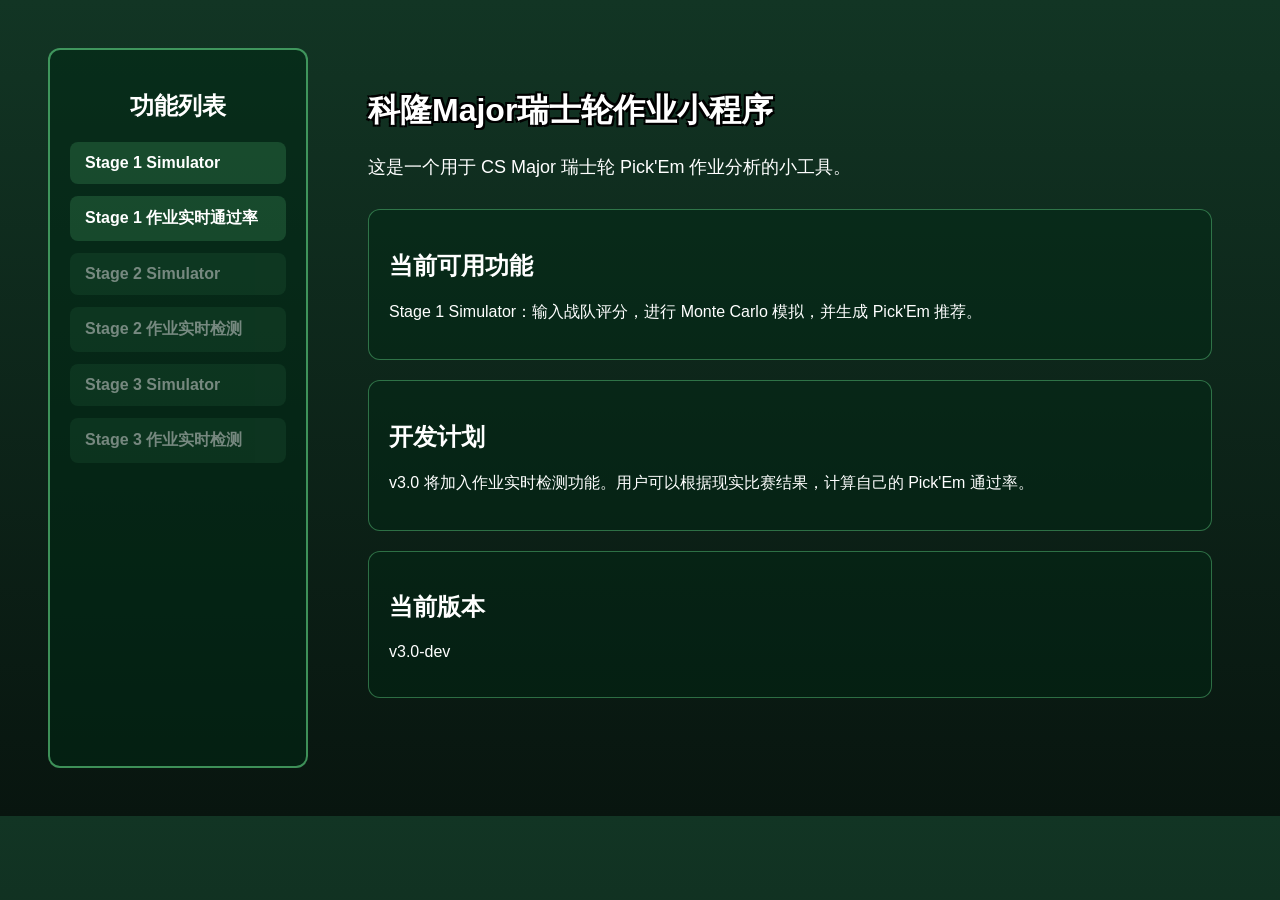
==== web/index.html @ d373490c "Release v3.0 stable project structure" ====
<!DOCTYPE html>
<html lang="zh">

<head>
    <!-- 网页基础设置 -->
    <meta charset="UTF-8">
    <meta name="viewport" content="width=device-width, initial-scale=1.0">
    <title>科隆Major作业模拟器</title>

    <!-- 连接统一样式文件 -->
    <link rel="stylesheet" href="css/style.css">
</head>

<body>

    <!-- 整个主页布局：左边导航，右边主页内容 -->
    <div class="homeLayout">

        <!-- 左侧导航栏 -->
        <nav class="sideNav">

            <h2>功能列表</h2>

            <!-- 已完成：跳转到 Stage 1 模拟器 -->
            <a href="simulator_stage1/simulator_stage1.html" class="navItem">
                Stage 1 Simulator
            </a>

            <!-- 已完成：用于实时计算 Stage 1 作业通过率 -->
            <a href="test_stage1/test_stage1.html" class="navItem">

                Stage 1 作业实时通过率

            </a>

            <!-- 开发中：以后用于 Stage 2 模拟 -->
            <div class="navItem disabledNav">
                Stage 2 Simulator
            </div>

            <!-- 开发中：以后继续扩展 -->
            <div class="navItem disabledNav">
                Stage 2 作业实时检测
            </div>

            <div class="navItem disabledNav">
                Stage 3 Simulator
            </div>

            <div class="navItem disabledNav">
                Stage 3 作业实时检测
            </div>

        </nav>

        <!-- 右侧主页内容 -->
        <main class="homeContent">

            <h1>科隆Major瑞士轮作业小程序</h1>

            <p class="homeIntro">
                这是一个用于 CS Major 瑞士轮 Pick'Em 作业分析的小工具。
            </p>

            <div class="homeCard">

                <h2>当前可用功能</h2>

                <p>
                    Stage 1 Simulator：输入战队评分，进行 Monte Carlo 模拟，并生成 Pick'Em 推荐。
                </p>

            </div>

            <div class="homeCard">

                <h2>开发计划</h2>

                <p>
                    v3.0 将加入作业实时检测功能。用户可以根据现实比赛结果，计算自己的 Pick'Em 通过率。
                </p>

            </div>

            <div class="homeCard">

                <h2>当前版本</h2>

                <p>
                    v3.0-dev
                </p>

            </div>

        </main>

    </div>

</body>

</html>
---- web/css/style.css ----
/* =========================
   整个网页的基础设置
   控制背景、字体、整体边距
========================= */

body {
    background: linear-gradient(to bottom, #123524, #08150f);
    color: white;

    font-family: Arial, sans-serif;

    text-align: center;

    padding: 40px;
}

/* =========================
   网页主标题样式
========================= */

h1 {
    color: white;

    text-shadow:
        -2px -2px 0 black,
         2px -2px 0 black,
        -2px  2px 0 black,
         2px  2px 0 black;
}

/* =========================
   页面主体布局
   左边输入区 + 右边队伍区
========================= */

.mainLayout {

    display: grid;

    grid-template-columns: 700px 280px;

    justify-content: flex-start;

    margin-left: 120px;

    align-items: start;

    gap: 60px;
}

/* 左侧输入区域 */

.leftPanel {
    width: 650px;
}

/* 右侧队伍显示区域 */

.rightPanel {

    width: 420px;

    min-height: 500px;

    background-color: rgba(0, 40, 20, 0.55);

    border: 2px solid rgba(120, 255, 160, 0.5);

    border-radius: 12px;

    padding: 20px;

    text-align: left;
}

/* 右侧区域标题 */

.rightPanel h2 {

    text-align: center;

    color: white;

    text-shadow:
        -1px -1px 0 black,
         1px -1px 0 black,
        -1px  1px 0 black,
         1px  1px 0 black;
}

/* =========================
   第一轮对阵区域
========================= */

/* 每一组对阵 */

.match {
    margin: 10px;
}

/* “第一组”“第二组” 等标签 */

.matchLabel {

    color: white;

    text-shadow:
        -1px -1px 0 black,
         1px -1px 0 black,
        -1px  1px 0 black,
         1px  1px 0 black;

    font-weight: bold;

    margin-right: 20px;

    width: 80px;

    display: inline-block;
}

/* =========================
   输入框样式
========================= */

/* 普通输入框 */

input {

    padding: 8px;

    width: 150px;

    margin: 5px;
}

/* Rating 输入框 */

.ratingInput {

    width: 40px;

    padding: 5px;

    font-size: 16px;
}

/* 输入重复队伍时，输入框标红 */

.duplicateInput {

    border: 3px solid red;

    background-color: #ffd6d6;
}

/* =========================
   按钮样式
========================= */

button {

    background-color: #6dff9b;

    color: black;

    border: none;

    padding: 10px 20px;

    font-size: 16px;

    cursor: pointer;

    border-radius: 8px;

    margin-top: 20px;
}

/* 鼠标移动到按钮上 */

button:hover {
    background-color: #9dffba;
}

/* 按钮被禁用时 */

button:disabled {

    background-color: gray;

    cursor: not-allowed;

    color: #dddddd;
}

/* =========================
   队伍列表区域
========================= */

#teamList {

    margin-top: 10px;

    font-size: 18px;
}

/* 队伍列表标题下方的小提示 */

.teamHeader {
    margin-bottom: 25px;
}

/* “请输入你对这支战队的评分” 提示 */

.ratingTip {

    font-size: 12px;

    color: rgba(255,255,255,0.75);

    margin-top: -10px;
}

/* =========================
   队伍列表布局
========================= */

/* 每一行放两个队伍 */

.teamRow {

    display: grid;

    grid-template-columns: 1fr 1fr;

    column-gap: 15px;

    margin-bottom: 18px;
}

/* 单个队伍名称 */

.teamItem {

    width: 130px;

    text-align: left;

    font-size: 16px;

    font-weight: bold;

    color: white;

    white-space: nowrap;

    overflow: hidden;

    text-overflow: ellipsis;

    text-shadow:
        -1px -1px 0 black,
         1px -1px 0 black,
        -1px  1px 0 black,
         1px  1px 0 black;
}

/* 队伍名 + Rating 输入框 */

.teamRatingBox {

    display: flex;

    align-items: center;

    gap: 10px;
}

/* Stage 1 自动填入按钮 */
#stage1Button {

    background-color: #b8ffd0;

    color: black;

    font-size: 13px;

    padding: 6px 12px;

    margin-right: 10px;
}

#stage1Button:hover {

    background-color: #d8ffe6;
}

/* Monte Carlo 结果表格 */
.resultTable {

    margin: 30px auto;

    border-collapse: collapse;

    color: white;

    font-size: 18px;

    min-width: 500px;
}

/* 表头 */
.resultTable th {

    padding: 12px 30px;

    font-size: 20px;
}

/* 表格内容 */
.resultTable td {

    padding: 10px 30px;

    text-align: center;
}

/* 第一列（队伍名）左对齐 */
.resultTable td:first-child {

    text-align: left;
}


/* 评分列宽度 */
.ratingColumn {

    min-width: 60px;
}

/* Pick'Em 推荐区域 */
.recommendBox {
    margin-top: 20px;
    font-size: 18px;
    line-height: 1.8;
}

/* =========================
   页面下方布局
   左边显示模拟结果，右边显示 Pick'Em 推荐
========================= */

.bottomLayout {

    display: grid;

    grid-template-columns: 650px 420px;

    gap: 60px;

    margin-left: 120px;

    margin-top: 40px;

    align-items: start;
}

/* 左下：Monte Carlo 结果区域 */

#resultPanel {

    width: 650px;

    text-align: left;
}

/* 右下：Pick'Em 推荐区域 */

#recommendPanel {

    width: 420px;

    text-align: left;
}

/* =========================
   保5推荐选项
========================= */

.optionLabel {

    display: block;

    margin-top: 15px;

    font-size: 14px;

    color: rgba(255,255,255,0.85);
}

/* checkbox 本身 */
.optionLabel input {

    margin-right: 8px;

    transform: scale(1.1);
}

/* 保存评分 / 读取评分按钮 */

#saveRatingButton,
#loadRatingButton {

    background-color: #b8ffd0;

    color: black;

    font-size: 13px;

    padding: 6px 12px;

    margin-left: 8px;
}

/* 鼠标移动效果 */

#saveRatingButton:hover,
#loadRatingButton:hover {

    background-color: #d8ffe6;
}

/* =========================
   保存 / 读取评分提示文字
========================= */

.fadeMessage {

    /* 和按钮保持距离 */
    margin-left: 10px;

    /* 小字体 */
    font-size: 13px;

    /* 亮黄色提示文字 */
    color: #fff27a;

    /* 默认透明 */
    opacity: 0;

    /* 淡出动画 */
    transition: opacity 0.5s;

    white-space: nowrap;
}

/* =========================
   主页整体布局
========================= */

.homeLayout {

    display: grid;

    grid-template-columns: 260px 1fr;

    gap: 40px;

    min-height: 80vh;

    text-align: left;
}

/* =========================
   主页左侧导航栏
========================= */

.sideNav {

    background-color: rgba(0, 40, 20, 0.55);

    border: 2px solid rgba(120, 255, 160, 0.5);

    border-radius: 12px;

    padding: 20px;
}

/* 导航栏标题 */

.sideNav h2 {

    text-align: center;

    margin-bottom: 20px;
}

/* 每一个导航选项 */

.navItem {

    display: block;

    padding: 12px 15px;

    margin-bottom: 12px;

    border-radius: 8px;

    background-color: rgba(120, 255, 160, 0.15);

    color: white;

    text-decoration: none;

    font-weight: bold;
}

/* 鼠标移动到可点击选项上 */

.navItem:hover {

    background-color: rgba(120, 255, 160, 0.35);
}

/* 开发中的选项 */

.disabledNav {

    opacity: 0.45;

    cursor: not-allowed;
}

/* =========================
   主页右侧内容区
========================= */

.homeContent {

    padding: 20px;
}

/* 主页介绍文字 */

.homeIntro {

    font-size: 18px;

    margin-bottom: 30px;
}

/* 主页信息卡片 */

.homeCard {

    background-color: rgba(0, 40, 20, 0.45);

    border: 1px solid rgba(120, 255, 160, 0.35);

    border-radius: 12px;

    padding: 20px;

    margin-bottom: 20px;
}

/* =========================
   返回主页按钮
========================= */

.backButton {

    /* 固定在页面左上角 */
    position: fixed;

    top: 20px;

    left: 20px;

    z-index: 999;

    padding: 10px 16px;

    border-radius: 8px;

    background-color: rgba(120, 255, 160, 0.15);

    color: white;

    text-decoration: none;

    font-weight: bold;
}

/* 鼠标悬停效果 */

.backButton:hover {

    background-color: rgba(120, 255, 160, 0.35);
}

/* =========================
   Stage 1 实时检测页面
========================= */

/* 一场比赛 */

.matchRow {

    display: flex;

    align-items: center;

    gap: 8px;

    margin-bottom: 4px;
}

/* 队伍按钮 */

.teamButton {

    width: 110px;

    height: 36px;

    border: none;

    border-radius: 8px;

    background-color: rgba(
        120,
        255,
        160,
        0.15
    );

    color: white;

    font-weight: bold;

    cursor: pointer;

    /* 名字过长显示省略号 */

    white-space: nowrap;

    overflow: hidden;

    text-overflow: ellipsis;
}

/* 鼠标悬停效果 */

.teamButton:hover {

    background-color: rgba(
        120,
        255,
        160,
        0.35
    );
}

/* VS文字 */

.vsText {

    font-weight: bold;
}

/* =========================
   Stage 1 作业检测页面布局
========================= */

.testLayout {

    display: grid;

    grid-template-columns: 320px 1fr;

    gap: 15px;

    margin-top: 30px;

    align-items: start;
}

/* 左侧 Pick'Em 面板 */

.pickemPanel {

    background-color: rgba(0, 40, 20, 0.55);

    border: 2px solid rgba(120, 255, 160, 0.5);

    border-radius: 12px;

    padding: 20px;

    text-align: left;
}

/* Pick'Em 下拉框 */

.pickSelect {

    width: 120px;

    padding: 6px;

    border-radius: 6px;
}

/* =========================
   Pick'Em 一行两个选择框
========================= */

.pickRow {

    display: flex;

    gap: 10px;

    margin-bottom: 10px;
}

/* =========================
   作业检测页面：右侧对阵区域
========================= */

#matchContainer {

    /* 让整个对阵区靠左，而不是居中 */
    justify-self: start;

    /* 稍微靠近左侧 Pick'Em 面板 */
    margin-left: 0;
}

/* =========================
   获胜队伍
========================= */

.winnerButton {

    background-color: rgba(
        120,
        255,
        160,
        0.8
    ) !important;

    color: black;
}

/* =========================
   失败队伍
========================= */

.loserButton {

    opacity: 0.35;
}

/* =========================
   Round 2 分组显示区域
========================= */

.roundPanel {

    text-align: left;
}

/* 1-0 和 0-1 横向排列 */

.poolLayout {

    display: flex;

    gap: 20px;

    margin-top: 20px;
}

/* 单个分组盒子 */

.poolBox {

    background-color: rgba(0, 40, 20, 0.55);

    border: 1px solid rgba(120, 255, 160, 0.45);

    border-radius: 10px;

    padding: 15px;

    width: 180px;
}

/* 分组里的队伍 */

.poolTeam {

    padding: 6px 8px;

    margin-bottom: 6px;

    border-radius: 6px;

    background-color: rgba(120, 255, 160, 0.15);

    font-weight: bold;

    white-space: nowrap;

    overflow: hidden;

    text-overflow: ellipsis;
}

/* =========================
   瑞士轮三列布局
========================= */

.roundsLayout {

    display: flex;

    align-items: flex-start;

    gap: 20px;
}

/* 每一轮的列 */

.roundColumn {

    width: 260px;

    min-height: 500px;

    background-color: rgba(0, 40, 20, 0.35);

    border: 1px solid rgba(120, 255, 160, 0.35);

    border-radius: 12px;

    padding: 15px;

    text-align: center;
}

/* 每一轮标题 */

.roundColumn h2 {

    margin-top: 0;

    margin-bottom: 15px;
}

/* =========================
   Round 2 内部分组
========================= */

.roundGroup {

    margin-bottom: 25px;
}

/* Round 2 分组标题 */

.roundGroup h3 {

    margin-bottom: 12px;

    text-align: center;
}
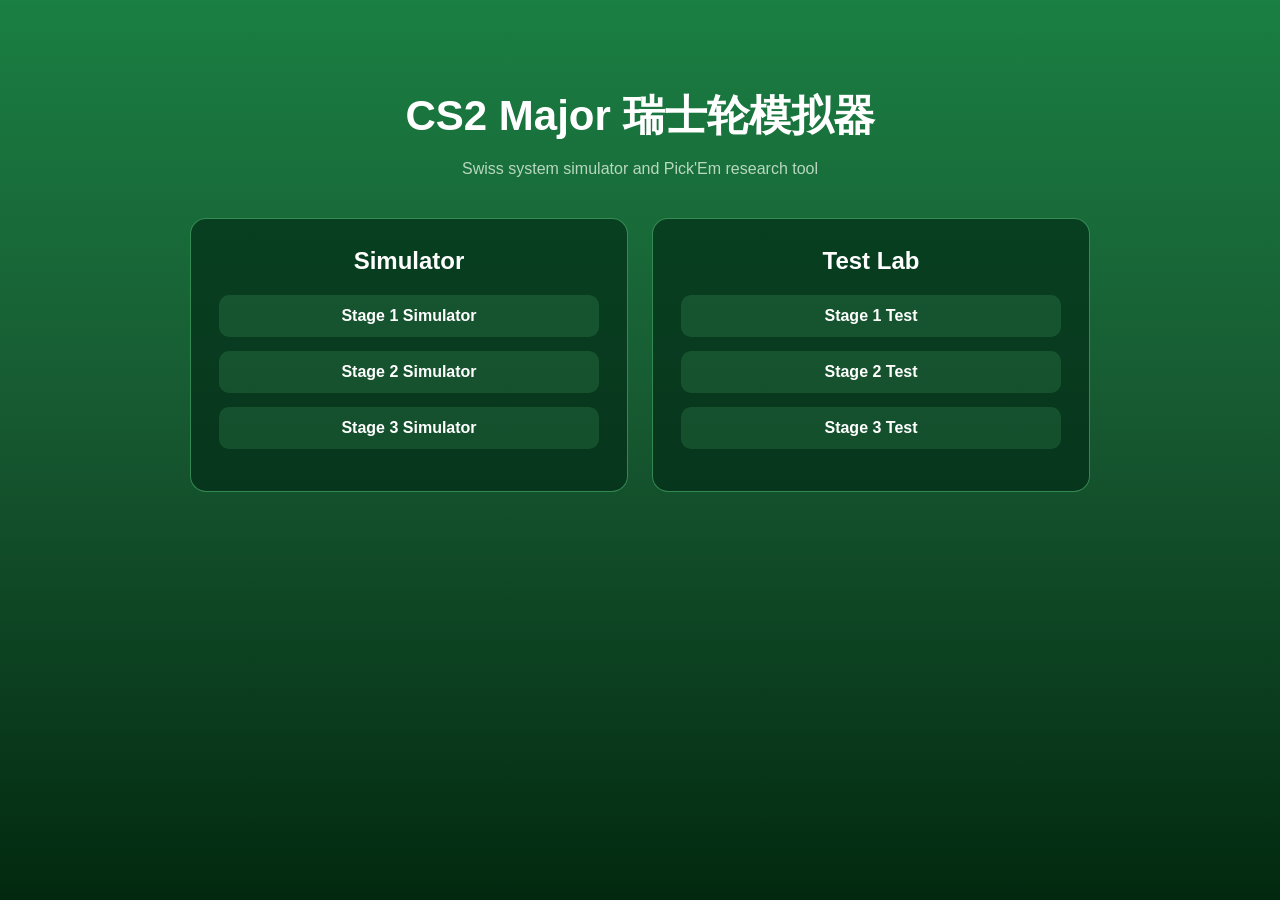
==== commit 586f9ba9: "Release v3.1 Stage 1 Simulator" ====
--- a/web/index.html
+++ b/web/index.html
@@ -2,99 +2,43 @@
 <html lang="zh">
 
 <head>
-    <!-- 网页基础设置 -->
     <meta charset="UTF-8">
     <meta name="viewport" content="width=device-width, initial-scale=1.0">
-    <title>科隆Major作业模拟器</title>
-
-    <!-- 连接统一样式文件 -->
-    <link rel="stylesheet" href="css/style.css">
+    <title>CS Major Simulator</title>
+    <link rel="stylesheet" href="./css/style.css">
 </head>
 
 <body>
 
-    <!-- 整个主页布局：左边导航，右边主页内容 -->
-    <div class="homeLayout">
+    <main class="homeContainer">
 
-        <!-- 左侧导航栏 -->
-        <nav class="sideNav">
+        <h1>CS2 Major 瑞士轮模拟器</h1>
 
-            <h2>功能列表</h2>
+        <p class="subtitle">
+            Swiss system simulator and Pick'Em research tool
+        </p>
 
-            <!-- 已完成：跳转到 Stage 1 模拟器 -->
-            <a href="simulator_stage1/simulator_stage1.html" class="navItem">
-                Stage 1 Simulator
-            </a>
+        <div class="homeGrid">
 
-            <!-- 已完成：用于实时计算 Stage 1 作业通过率 -->
-            <a href="test_stage1/test_stage1.html" class="navItem">
+            <section class="homeCard">
+                <h2>Simulator</h2>
 
-                Stage 1 作业实时通过率
+                <a href="./simulator/simulator_stage1/simulator_stage1.html">Stage 1 Simulator</a>
+                <a href="./simulator/simulator_stage2/simulator_stage2.html">Stage 2 Simulator</a>
+                <a href="./simulator/simulator_stage3/simulator_stage3.html">Stage 3 Simulator</a>
+            </section>
 
-            </a>
+            <section class="homeCard">
+                <h2>Test Lab</h2>
 
-            <!-- 开发中：以后用于 Stage 2 模拟 -->
-            <div class="navItem disabledNav">
-                Stage 2 Simulator
-            </div>
+                <a href="./test/test_stage1/test_stage1.html">Stage 1 Test</a>
+                <a href="./test/test_stage2/test_stage2.html">Stage 2 Test</a>
+                <a href="./test/test_stage3/test_stage3.html">Stage 3 Test</a>
+            </section>
 
-            <!-- 开发中：以后继续扩展 -->
-            <div class="navItem disabledNav">
-                Stage 2 作业实时检测
-            </div>
+        </div>
 
-            <div class="navItem disabledNav">
-                Stage 3 Simulator
-            </div>
-
-            <div class="navItem disabledNav">
-                Stage 3 作业实时检测
-            </div>
-
-        </nav>
-
-        <!-- 右侧主页内容 -->
-        <main class="homeContent">
-
-            <h1>科隆Major瑞士轮作业小程序</h1>
-
-            <p class="homeIntro">
-                这是一个用于 CS Major 瑞士轮 Pick'Em 作业分析的小工具。
-            </p>
-
-            <div class="homeCard">
-
-                <h2>当前可用功能</h2>
-
-                <p>
-                    Stage 1 Simulator：输入战队评分，进行 Monte Carlo 模拟，并生成 Pick'Em 推荐。
-                </p>
-
-            </div>
-
-            <div class="homeCard">
-
-                <h2>开发计划</h2>
-
-                <p>
-                    v3.0 将加入作业实时检测功能。用户可以根据现实比赛结果，计算自己的 Pick'Em 通过率。
-                </p>
-
-            </div>
-
-            <div class="homeCard">
-
-                <h2>当前版本</h2>
-
-                <p>
-                    v3.0-dev
-                </p>
-
-            </div>
-
-        </main>
-
-    </div>
+    </main>
 
 </body>
 
--- a/web/css/style.css
+++ b/web/css/style.css
@@ -1,882 +1,396 @@
-/* =========================
-   整个网页的基础设置
-   控制背景、字体、整体边距
-========================= */
-
 body {
-    background: linear-gradient(to bottom, #123524, #08150f);
+    margin: 0;
+    min-height: 100vh;
+
+    background:
+        linear-gradient(
+            to bottom,
+            #1a7f42 0%,
+            #175a32 45%,
+            #02290f 100%
+        );
+
     color: white;
-
     font-family: Arial, sans-serif;
-
-    text-align: center;
-
-    padding: 40px;
-}
-
-/* =========================
-   网页主标题样式
-========================= */
+}
+
+.homeContainer {
+    max-width: 900px;
+    margin: 0 auto;
+    padding: 60px 24px;
+    text-align: center;
+}
 
 h1 {
+    font-size: 42px;
+    margin-bottom: 10px;
+}
+
+.subtitle {
+    color: #b8d8c0;
+    margin-bottom: 40px;
+}
+
+.homeGrid {
+    display: grid;
+    grid-template-columns: repeat(2, 1fr);
+    gap: 24px;
+}
+
+.homeCard {
+    background-color: rgba(0, 40, 20, 0.65);
+    border: 1px solid rgba(120, 255, 160, 0.4);
+    border-radius: 16px;
+    padding: 28px;
+}
+
+.homeCard h2 {
+    margin-top: 0;
+}
+
+.homeCard a {
+    display: block;
+    margin: 14px 0;
+    padding: 12px;
+    border-radius: 10px;
+    background-color: rgba(120, 255, 160, 0.12);
     color: white;
-
-    text-shadow:
-        -2px -2px 0 black,
-         2px -2px 0 black,
-        -2px  2px 0 black,
-         2px  2px 0 black;
-}
-
-/* =========================
-   页面主体布局
-   左边输入区 + 右边队伍区
-========================= */
-
-.mainLayout {
-
+    text-decoration: none;
+    font-weight: bold;
+}
+
+.homeCard a:hover {
+    background-color: rgba(120, 255, 160, 0.28);
+}
+
+/* =========================
+   Back Button
+========================= */
+
+.backButton {
+    display: inline-block;
+
+    margin: 20px;
+
+    color: white;
+
+    text-decoration: none;
+
+    font-weight: bold;
+}
+
+
+/* =========================
+   Test Page
+========================= */
+
+.testContainer {
+
+    padding: 20px;
+}
+
+.testContainer h1 {
+
+    text-align: center;
+
+    margin-bottom: 10px;
+}
+
+.testContainer .subtitle {
+
+    text-align: center;
+
+    margin-bottom: 40px;
+}
+
+
+/* =========================
+   Swiss Board
+========================= */
+
+.swissBoard {
+
+    display: flex;
+
+    gap: 20px;
+
+    justify-content: center;
+
+    align-items: flex-start;
+}
+
+
+/* =========================
+   Round Column
+========================= */
+
+.roundColumn {
+
+    display: flex;
+
+    flex-direction: column;
+
+    gap: 15px;
+
+    justify-content: center;
+}
+
+.roundColumn h2 {
+
+    text-align: center;
+}
+
+
+/* =========================
+   Boxes
+========================= */
+
+.recordBox,
+.qualifiedBox,
+.eliminatedBox {
+
+    width: 220px;
+
+    min-height: 150px;
+
+    border-radius: 12px;
+
+    padding: 10px;
+
+    box-sizing: border-box;
+}
+
+.recordBox {
+
+    background-color: #2a2a2a;
+}
+
+.qualifiedBox {
+
+    background-color: #008000;
+}
+
+.eliminatedBox {
+
+    background-color: #b30000;
+}
+
+
+/* =========================
+   Record Labels
+========================= */
+
+.recordBox h3,
+.qualifiedBox h3,
+.eliminatedBox h3 {
+
+    margin-top: 0;
+}
+
+.swissBoard {
+
+    display: flex;
+
+    gap: 20px;
+
+    justify-content: center;
+
+    align-items: center;
+
+    min-height: 900px;
+}
+
+/* =========================
+   Match Card
+========================= */
+
+.matchCard {
+
+    display: flex;
+
+    align-items: center;
+
+    justify-content: center;
+
+    gap: 6px;
+
+    margin-bottom: 8px;
+}
+
+
+/* =========================
+   Team Button
+========================= */
+
+.teamButton {
+
+    width: 130px;
+
+    height: 28px;
+
+    border: none;
+
+    border-radius: 6px;
+
+    background-color: #d9d9d9;
+
+    cursor: pointer;
+
+    font-size: 12px;
+
+    font-weight: bold;
+
+    white-space: nowrap;
+
+    overflow: hidden;
+
+    text-overflow: ellipsis;
+}
+
+.teamButton:hover {
+
+    transform: scale(1.03);
+}
+
+
+/* =========================
+   Winner
+========================= */
+
+.winnerButton {
+
+    background-color: #65d47a;
+
+    color: black;
+}
+
+
+/* =========================
+   Loser
+========================= */
+
+.loserButton {
+
+    background-color: #7a7a7a;
+
+    color: #222;
+}
+
+.teamCard {
+    background-color: rgba(255, 255, 255, 0.18);
+    padding: 8px;
+    margin-bottom: 8px;
+    border-radius: 8px;
+    font-size: 13px;
+    font-weight: bold;
+    text-align: center;
+}
+
+/* =========================
+   Simulator Page
+========================= */
+
+.simulatorLayout {
     display: grid;
-
-    grid-template-columns: 700px 280px;
-
-    justify-content: flex-start;
-
-    margin-left: 120px;
-
-    align-items: start;
-
-    gap: 60px;
-}
-
-/* 左侧输入区域 */
-
-.leftPanel {
-    width: 650px;
-}
-
-/* 右侧队伍显示区域 */
-
-.rightPanel {
-
-    width: 420px;
-
-    min-height: 500px;
-
-    background-color: rgba(0, 40, 20, 0.55);
-
-    border: 2px solid rgba(120, 255, 160, 0.5);
-
-    border-radius: 12px;
-
-    padding: 20px;
-
-    text-align: left;
-}
-
-/* 右侧区域标题 */
-
-.rightPanel h2 {
-
-    text-align: center;
-
-    color: white;
-
-    text-shadow:
-        -1px -1px 0 black,
-         1px -1px 0 black,
-        -1px  1px 0 black,
-         1px  1px 0 black;
-}
-
-/* =========================
-   第一轮对阵区域
-========================= */
-
-/* 每一组对阵 */
-
-.match {
-    margin: 10px;
-}
-
-/* “第一组”“第二组” 等标签 */
-
-.matchLabel {
-
-    color: white;
-
-    text-shadow:
-        -1px -1px 0 black,
-         1px -1px 0 black,
-        -1px  1px 0 black,
-         1px  1px 0 black;
-
-    font-weight: bold;
-
-    margin-right: 20px;
-
-    width: 80px;
-
-    display: inline-block;
-}
-
-/* =========================
-   输入框样式
-========================= */
-
-/* 普通输入框 */
-
-input {
+    grid-template-columns: 1fr 1fr;
+    gap: 24px;
+    max-width: 1100px;
+    margin: 0 auto;
+}
+
+.ratingRow {
+    display: flex;
+    align-items: center;
+    justify-content: space-between;
+    gap: 14px;
+    margin-bottom: 10px;
+}
+
+.ratingRow span {
+    font-weight: bold;
+}
+
+.ratingInput {
+    width: 70px;
+    padding: 6px;
+    border-radius: 6px;
+    border: none;
+    text-align: center;
+}
+
+.mainButton {
+    margin-top: 20px;
+    width: 100%;
+    padding: 12px;
+    border: none;
+    border-radius: 10px;
+    background-color: #65d47a;
+    color: black;
+    font-weight: bold;
+    cursor: pointer;
+}
+
+.mainButton:hover {
+    filter: brightness(1.1);
+}
+
+/* =========================
+   Simulation Results
+========================= */
+
+#resultArea {
+
+    margin-top: 20px;
+}
+
+.resultRow {
+
+    display: flex;
+
+    justify-content: space-between;
 
     padding: 8px;
 
-    width: 150px;
-
-    margin: 5px;
-}
-
-/* Rating 输入框 */
-
-.ratingInput {
-
-    width: 40px;
-
-    padding: 5px;
-
-    font-size: 16px;
-}
-
-/* 输入重复队伍时，输入框标红 */
-
-.duplicateInput {
-
-    border: 3px solid red;
-
-    background-color: #ffd6d6;
-}
-
-/* =========================
-   按钮样式
-========================= */
-
-button {
-
-    background-color: #6dff9b;
-
-    color: black;
-
+    margin-bottom: 6px;
+
+    border-radius: 6px;
+
+    background-color: rgba(255,255,255,0.08);
+}
+
+.ratingMatchRow {
+    display: grid;
+    grid-template-columns: 1fr 35px 1fr;
+    align-items: center;
+    gap: 12px;
+    margin-bottom: 12px;
+}
+
+.ratingTeamBox {
+    display: grid;
+    grid-template-columns: 1fr 50px;
+    align-items: center;
+    gap: 8px;
+    min-width: 0;
+}
+
+.ratingTeamBox span {
+    font-size: 13px;
+    font-weight: bold;
+    white-space: nowrap;
+    overflow: hidden;
+    text-overflow: ellipsis;
+}
+
+.ratingVs {
+    text-align: center;
+    font-weight: bold;
+}
+
+.ratingMatchRow .ratingInput {
+    width: 50px;
+    padding: 6px;
+    border-radius: 6px;
     border: none;
-
-    padding: 10px 20px;
-
-    font-size: 16px;
-
-    cursor: pointer;
-
-    border-radius: 8px;
-
-    margin-top: 20px;
-}
-
-/* 鼠标移动到按钮上 */
-
-button:hover {
-    background-color: #9dffba;
-}
-
-/* 按钮被禁用时 */
-
-button:disabled {
-
-    background-color: gray;
-
-    cursor: not-allowed;
-
-    color: #dddddd;
-}
-
-/* =========================
-   队伍列表区域
-========================= */
-
-#teamList {
-
-    margin-top: 10px;
-
-    font-size: 18px;
-}
-
-/* 队伍列表标题下方的小提示 */
-
-.teamHeader {
-    margin-bottom: 25px;
-}
-
-/* “请输入你对这支战队的评分” 提示 */
-
-.ratingTip {
-
-    font-size: 12px;
-
-    color: rgba(255,255,255,0.75);
-
-    margin-top: -10px;
-}
-
-/* =========================
-   队伍列表布局
-========================= */
-
-/* 每一行放两个队伍 */
-
-.teamRow {
-
-    display: grid;
-
-    grid-template-columns: 1fr 1fr;
-
-    column-gap: 15px;
-
-    margin-bottom: 18px;
-}
-
-/* 单个队伍名称 */
-
-.teamItem {
-
-    width: 130px;
-
-    text-align: left;
-
-    font-size: 16px;
-
-    font-weight: bold;
-
-    color: white;
-
-    white-space: nowrap;
-
-    overflow: hidden;
-
-    text-overflow: ellipsis;
-
-    text-shadow:
-        -1px -1px 0 black,
-         1px -1px 0 black,
-        -1px  1px 0 black,
-         1px  1px 0 black;
-}
-
-/* 队伍名 + Rating 输入框 */
-
-.teamRatingBox {
-
-    display: flex;
-
-    align-items: center;
-
-    gap: 10px;
-}
-
-/* Stage 1 自动填入按钮 */
-#stage1Button {
-
-    background-color: #b8ffd0;
-
-    color: black;
-
-    font-size: 13px;
-
-    padding: 6px 12px;
-
-    margin-right: 10px;
-}
-
-#stage1Button:hover {
-
-    background-color: #d8ffe6;
-}
-
-/* Monte Carlo 结果表格 */
-.resultTable {
-
-    margin: 30px auto;
-
-    border-collapse: collapse;
-
-    color: white;
-
-    font-size: 18px;
-
-    min-width: 500px;
-}
-
-/* 表头 */
-.resultTable th {
-
-    padding: 12px 30px;
-
-    font-size: 20px;
-}
-
-/* 表格内容 */
-.resultTable td {
-
-    padding: 10px 30px;
-
-    text-align: center;
-}
-
-/* 第一列（队伍名）左对齐 */
-.resultTable td:first-child {
-
-    text-align: left;
-}
-
-
-/* 评分列宽度 */
-.ratingColumn {
-
-    min-width: 60px;
-}
-
-/* Pick'Em 推荐区域 */
-.recommendBox {
-    margin-top: 20px;
-    font-size: 18px;
-    line-height: 1.8;
-}
-
-/* =========================
-   页面下方布局
-   左边显示模拟结果，右边显示 Pick'Em 推荐
-========================= */
-
-.bottomLayout {
-
-    display: grid;
-
-    grid-template-columns: 650px 420px;
-
-    gap: 60px;
-
-    margin-left: 120px;
-
-    margin-top: 40px;
-
-    align-items: start;
-}
-
-/* 左下：Monte Carlo 结果区域 */
-
-#resultPanel {
-
-    width: 650px;
-
-    text-align: left;
-}
-
-/* 右下：Pick'Em 推荐区域 */
-
-#recommendPanel {
-
-    width: 420px;
-
-    text-align: left;
-}
-
-/* =========================
-   保5推荐选项
-========================= */
-
-.optionLabel {
-
-    display: block;
-
-    margin-top: 15px;
-
-    font-size: 14px;
-
-    color: rgba(255,255,255,0.85);
-}
-
-/* checkbox 本身 */
-.optionLabel input {
-
-    margin-right: 8px;
-
-    transform: scale(1.1);
-}
-
-/* 保存评分 / 读取评分按钮 */
-
-#saveRatingButton,
-#loadRatingButton {
-
-    background-color: #b8ffd0;
-
-    color: black;
-
-    font-size: 13px;
-
-    padding: 6px 12px;
-
-    margin-left: 8px;
-}
-
-/* 鼠标移动效果 */
-
-#saveRatingButton:hover,
-#loadRatingButton:hover {
-
-    background-color: #d8ffe6;
-}
-
-/* =========================
-   保存 / 读取评分提示文字
-========================= */
-
-.fadeMessage {
-
-    /* 和按钮保持距离 */
-    margin-left: 10px;
-
-    /* 小字体 */
-    font-size: 13px;
-
-    /* 亮黄色提示文字 */
-    color: #fff27a;
-
-    /* 默认透明 */
-    opacity: 0;
-
-    /* 淡出动画 */
-    transition: opacity 0.5s;
-
-    white-space: nowrap;
-}
-
-/* =========================
-   主页整体布局
-========================= */
-
-.homeLayout {
-
-    display: grid;
-
-    grid-template-columns: 260px 1fr;
-
-    gap: 40px;
-
-    min-height: 80vh;
-
-    text-align: left;
-}
-
-/* =========================
-   主页左侧导航栏
-========================= */
-
-.sideNav {
-
-    background-color: rgba(0, 40, 20, 0.55);
-
-    border: 2px solid rgba(120, 255, 160, 0.5);
-
-    border-radius: 12px;
-
-    padding: 20px;
-}
-
-/* 导航栏标题 */
-
-.sideNav h2 {
-
-    text-align: center;
-
-    margin-bottom: 20px;
-}
-
-/* 每一个导航选项 */
-
-.navItem {
-
-    display: block;
-
-    padding: 12px 15px;
-
-    margin-bottom: 12px;
-
-    border-radius: 8px;
-
-    background-color: rgba(120, 255, 160, 0.15);
-
-    color: white;
-
-    text-decoration: none;
-
-    font-weight: bold;
-}
-
-/* 鼠标移动到可点击选项上 */
-
-.navItem:hover {
-
-    background-color: rgba(120, 255, 160, 0.35);
-}
-
-/* 开发中的选项 */
-
-.disabledNav {
-
-    opacity: 0.45;
-
-    cursor: not-allowed;
-}
-
-/* =========================
-   主页右侧内容区
-========================= */
-
-.homeContent {
-
-    padding: 20px;
-}
-
-/* 主页介绍文字 */
-
-.homeIntro {
-
-    font-size: 18px;
-
-    margin-bottom: 30px;
-}
-
-/* 主页信息卡片 */
-
-.homeCard {
-
-    background-color: rgba(0, 40, 20, 0.45);
-
-    border: 1px solid rgba(120, 255, 160, 0.35);
-
-    border-radius: 12px;
-
-    padding: 20px;
-
-    margin-bottom: 20px;
-}
-
-/* =========================
-   返回主页按钮
-========================= */
-
-.backButton {
-
-    /* 固定在页面左上角 */
-    position: fixed;
-
-    top: 20px;
-
-    left: 20px;
-
-    z-index: 999;
-
-    padding: 10px 16px;
-
-    border-radius: 8px;
-
-    background-color: rgba(120, 255, 160, 0.15);
-
-    color: white;
-
-    text-decoration: none;
-
-    font-weight: bold;
-}
-
-/* 鼠标悬停效果 */
-
-.backButton:hover {
-
-    background-color: rgba(120, 255, 160, 0.35);
-}
-
-/* =========================
-   Stage 1 实时检测页面
-========================= */
-
-/* 一场比赛 */
-
-.matchRow {
-
-    display: flex;
-
-    align-items: center;
-
-    gap: 8px;
-
-    margin-bottom: 4px;
-}
-
-/* 队伍按钮 */
-
-.teamButton {
-
-    width: 110px;
-
-    height: 36px;
-
-    border: none;
-
-    border-radius: 8px;
-
-    background-color: rgba(
-        120,
-        255,
-        160,
-        0.15
-    );
-
-    color: white;
-
-    font-weight: bold;
-
-    cursor: pointer;
-
-    /* 名字过长显示省略号 */
-
-    white-space: nowrap;
-
-    overflow: hidden;
-
-    text-overflow: ellipsis;
-}
-
-/* 鼠标悬停效果 */
-
-.teamButton:hover {
-
-    background-color: rgba(
-        120,
-        255,
-        160,
-        0.35
-    );
-}
-
-/* VS文字 */
-
-.vsText {
-
-    font-weight: bold;
-}
-
-/* =========================
-   Stage 1 作业检测页面布局
-========================= */
-
-.testLayout {
-
-    display: grid;
-
-    grid-template-columns: 320px 1fr;
-
-    gap: 15px;
-
-    margin-top: 30px;
-
-    align-items: start;
-}
-
-/* 左侧 Pick'Em 面板 */
-
-.pickemPanel {
-
-    background-color: rgba(0, 40, 20, 0.55);
-
-    border: 2px solid rgba(120, 255, 160, 0.5);
-
-    border-radius: 12px;
-
-    padding: 20px;
-
-    text-align: left;
-}
-
-/* Pick'Em 下拉框 */
-
-.pickSelect {
-
-    width: 120px;
-
-    padding: 6px;
-
-    border-radius: 6px;
-}
-
-/* =========================
-   Pick'Em 一行两个选择框
-========================= */
-
-.pickRow {
-
-    display: flex;
-
-    gap: 10px;
-
-    margin-bottom: 10px;
-}
-
-/* =========================
-   作业检测页面：右侧对阵区域
-========================= */
-
-#matchContainer {
-
-    /* 让整个对阵区靠左，而不是居中 */
-    justify-self: start;
-
-    /* 稍微靠近左侧 Pick'Em 面板 */
-    margin-left: 0;
-}
-
-/* =========================
-   获胜队伍
-========================= */
-
-.winnerButton {
-
-    background-color: rgba(
-        120,
-        255,
-        160,
-        0.8
-    ) !important;
-
-    color: black;
-}
-
-/* =========================
-   失败队伍
-========================= */
-
-.loserButton {
-
-    opacity: 0.35;
-}
-
-/* =========================
-   Round 2 分组显示区域
-========================= */
-
-.roundPanel {
-
-    text-align: left;
-}
-
-/* 1-0 和 0-1 横向排列 */
-
-.poolLayout {
-
-    display: flex;
-
-    gap: 20px;
-
-    margin-top: 20px;
-}
-
-/* 单个分组盒子 */
-
-.poolBox {
-
-    background-color: rgba(0, 40, 20, 0.55);
-
-    border: 1px solid rgba(120, 255, 160, 0.45);
-
-    border-radius: 10px;
-
-    padding: 15px;
-
-    width: 180px;
-}
-
-/* 分组里的队伍 */
-
-.poolTeam {
-
-    padding: 6px 8px;
-
-    margin-bottom: 6px;
-
-    border-radius: 6px;
-
-    background-color: rgba(120, 255, 160, 0.15);
-
-    font-weight: bold;
-
-    white-space: nowrap;
-
-    overflow: hidden;
-
-    text-overflow: ellipsis;
-}
-
-/* =========================
-   瑞士轮三列布局
-========================= */
-
-.roundsLayout {
-
-    display: flex;
-
-    align-items: flex-start;
-
-    gap: 20px;
-}
-
-/* 每一轮的列 */
-
-.roundColumn {
-
-    width: 260px;
-
-    min-height: 500px;
-
-    background-color: rgba(0, 40, 20, 0.35);
-
-    border: 1px solid rgba(120, 255, 160, 0.35);
-
-    border-radius: 12px;
-
-    padding: 15px;
-
-    text-align: center;
-}
-
-/* 每一轮标题 */
-
-.roundColumn h2 {
-
-    margin-top: 0;
-
-    margin-bottom: 15px;
-}
-
-/* =========================
-   Round 2 内部分组
-========================= */
-
-.roundGroup {
-
-    margin-bottom: 25px;
-}
-
-/* Round 2 分组标题 */
-
-.roundGroup h3 {
-
-    margin-bottom: 12px;
-
-    text-align: center;
-}
-
+    text-align: center;
+}
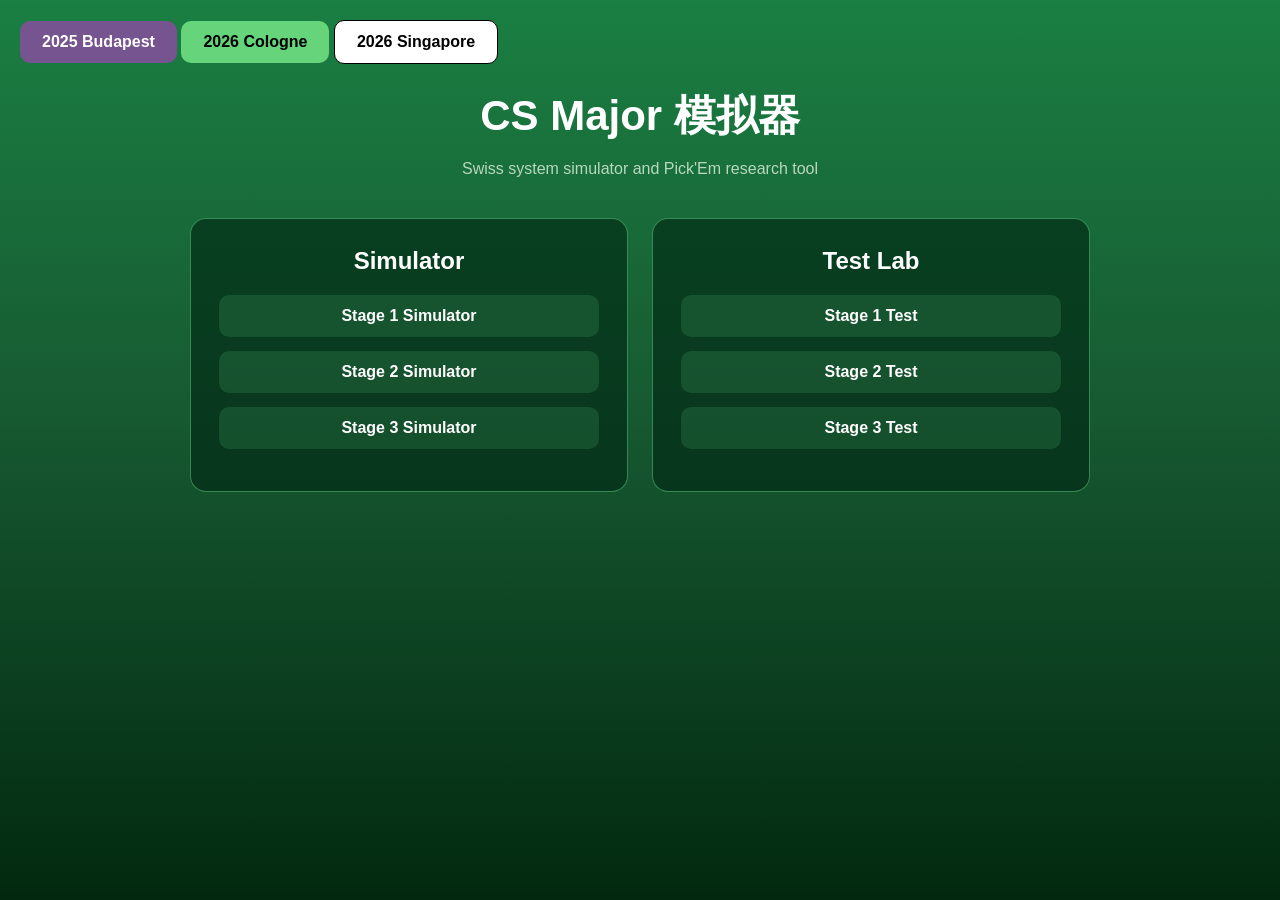
==== commit dc9927ed: "Add Stage 3 simulator and test" ====
--- a/web/index.html
+++ b/web/index.html
@@ -2,6 +2,16 @@
 <html lang="zh">
 
 <head>
+    <!-- Google tag (gtag.js) -->
+    <script async src="https://www.googletagmanager.com/gtag/js?id=G-K2P338QDGZ"></script>
+
+    <script>
+        window.dataLayer = window.dataLayer || [];
+        function gtag(){dataLayer.push(arguments);}
+        gtag('js', new Date());
+        gtag('config', 'G-K2P338QDGZ');
+    </script>
+
     <meta charset="UTF-8">
     <meta name="viewport" content="width=device-width, initial-scale=1.0">
     <title>CS Major Simulator</title>
@@ -10,9 +20,23 @@
 
 <body>
 
+    <nav class="majorNav">
+        <button class="majorButton" data-major-id="2025_budapest">
+            2025 Budapest
+        </button>
+
+        <button class="majorButton" data-major-id="2026_cologne">
+            2026 Cologne
+        </button>
+
+        <button class="majorButton" data-major-id="2026_singapore">
+            2026 Singapore
+        </button>
+    </nav>
+
     <main class="homeContainer">
 
-        <h1>CS2 Major 瑞士轮模拟器</h1>
+        <h1>CS Major 模拟器</h1>
 
         <p class="subtitle">
             Swiss system simulator and Pick'Em research tool
@@ -23,23 +47,26 @@
             <section class="homeCard">
                 <h2>Simulator</h2>
 
-                <a href="./simulator/simulator_stage1/simulator_stage1.html">Stage 1 Simulator</a>
-                <a href="./simulator/simulator_stage2/simulator_stage2.html">Stage 2 Simulator</a>
-                <a href="./simulator/simulator_stage3/simulator_stage3.html">Stage 3 Simulator</a>
+                <a class="majorLockedLink" href="./simulator/simulator_stage1/simulator_stage1.html">Stage 1 Simulator</a>
+                <a class="majorLockedLink" href="./simulator/simulator_stage2/simulator_stage2.html">Stage 2 Simulator</a>
+                <a class="majorLockedLink" href="./simulator/simulator_stage3/simulator_stage3.html">Stage 3 Simulator</a>
             </section>
 
             <section class="homeCard">
                 <h2>Test Lab</h2>
 
-                <a href="./test/test_stage1/test_stage1.html">Stage 1 Test</a>
-                <a href="./test/test_stage2/test_stage2.html">Stage 2 Test</a>
-                <a href="./test/test_stage3/test_stage3.html">Stage 3 Test</a>
+                <a class="majorLockedLink" href="./test/test_stage1/test_stage1.html">Stage 1 Test</a>
+                <a class="majorLockedLink" href="./test/test_stage2/test_stage2.html">Stage 2 Test</a>
+                <a class="majorLockedLink" href="./test/test_stage3/test_stage3.html">Stage 3 Test</a>
             </section>
 
         </div>
 
     </main>
 
+    <script src="./js/major-data.js"></script>
+    <script src="./js/major-manager.js"></script>
+
 </body>
 
-</html>+</html>
--- a/web/css/style.css
+++ b/web/css/style.css
@@ -1,7 +1,14 @@
+/* 基础样式：如果 JS 没加载成功，会先退回到这套黑白样式。 */
 body {
     margin: 0;
     min-height: 100vh;
-
+    background: white;
+    color: black;
+    font-family: Arial, sans-serif;
+}
+
+/* Cologne 主题：现在是网站默认主题，也可以通过 2026 Cologne 按钮重新选择。 */
+body.theme-2026-cologne {
     background:
         linear-gradient(
             to bottom,
@@ -11,7 +18,25 @@
         );
 
     color: white;
-    font-family: Arial, sans-serif;
+}
+
+/* Singapore 主题：先保留白底占位，等正式配色和数据确定后再扩展。 */
+body.theme-2026-singapore {
+    background: white;
+    color: black;
+}
+
+/* Budapest 主题：暗红到紫黑的渐变，匹配用户提供的 Major 参考图。 */
+body.theme-2025-budapest {
+    background:
+        linear-gradient(
+            to bottom,
+            #4a1e2a 0%,
+            #34263a 45%,
+            #17111f 100%
+        );
+
+    color: white;
 }
 
 .homeContainer {
@@ -21,13 +46,54 @@
     text-align: center;
 }
 
+/* 首页左上角 Major 切换按钮区域。 */
+.majorNav {
+    position: absolute;
+    top: 20px;
+    left: 20px;
+}
+
+.majorButton {
+    padding: 12px 22px;
+    border: 1px solid black;
+    border-radius: 10px;
+    background-color: white;
+    color: black;
+    font-size: 16px;
+    font-weight: bold;
+    cursor: pointer;
+}
+
+.majorButton:hover {
+    filter: brightness(1.1);
+}
+
+/* Major 按钮保持自己的代表色，不跟着当前页面主题一起变色。 */
+.majorButton[data-major-id="2025_budapest"] {
+    border: none;
+    background-color: #76548f;
+    color: white;
+}
+
+.majorButton[data-major-id="2026_cologne"] {
+    border: none;
+    background-color: #65d47a;
+    color: black;
+}
+
+.majorButton[data-major-id="2026_singapore"] {
+    border: 1px solid black;
+    background-color: white;
+    color: black;
+}
+
 h1 {
     font-size: 42px;
     margin-bottom: 10px;
 }
 
 .subtitle {
-    color: #b8d8c0;
+    color: black;
     margin-bottom: 40px;
 }
 
@@ -38,9 +104,10 @@
 }
 
 .homeCard {
-    background-color: rgba(0, 40, 20, 0.65);
-    border: 1px solid rgba(120, 255, 160, 0.4);
+    background-color: white;
+    border: 1px solid black;
     border-radius: 16px;
+    color: black;
     padding: 28px;
 }
 
@@ -53,14 +120,26 @@
     margin: 14px 0;
     padding: 12px;
     border-radius: 10px;
-    background-color: rgba(120, 255, 160, 0.12);
-    color: white;
+    border: 1px solid black;
+    background-color: white;
+    color: black;
     text-decoration: none;
     font-weight: bold;
 }
 
 .homeCard a:hover {
-    background-color: rgba(120, 255, 160, 0.28);
+    background-color: #f0f0f0;
+}
+
+/* Major 已经有默认值，所以 stage/test 链接默认就是可用状态。 */
+body:not(.major-selected) .majorLockedLink {
+    opacity: 1;
+    cursor: pointer;
+}
+
+body.major-selected .majorLockedLink {
+    opacity: 1;
+    cursor: pointer;
 }
 
 /* =========================
@@ -72,7 +151,7 @@
 
     margin: 20px;
 
-    color: white;
+    color: inherit;
 
     text-decoration: none;
 
@@ -158,21 +237,25 @@
     padding: 10px;
 
     box-sizing: border-box;
+
+    border: 1px solid black;
+
+    color: black;
 }
 
 .recordBox {
 
-    background-color: #2a2a2a;
+    background-color: white;
 }
 
 .qualifiedBox {
 
-    background-color: #008000;
+    background-color: white;
 }
 
 .eliminatedBox {
 
-    background-color: #b30000;
+    background-color: white;
 }
 
 
@@ -197,7 +280,7 @@
 
     align-items: center;
 
-    min-height: 900px;
+    margin-top: 10px;
 }
 
 /* =========================
@@ -228,11 +311,11 @@
 
     height: 28px;
 
-    border: none;
+    border: 1px solid black;
 
     border-radius: 6px;
 
-    background-color: #d9d9d9;
+    background-color: white;
 
     cursor: pointer;
 
@@ -259,9 +342,9 @@
 
 .winnerButton {
 
-    background-color: #65d47a;
-
-    color: black;
+    background-color: black;
+
+    color: white;
 }
 
 
@@ -271,13 +354,15 @@
 
 .loserButton {
 
-    background-color: #7a7a7a;
-
-    color: #222;
+    background-color: white;
+
+    color: black;
 }
 
 .teamCard {
-    background-color: rgba(255, 255, 255, 0.18);
+    background-color: white;
+    border: 1px solid black;
+    color: black;
     padding: 8px;
     margin-bottom: 8px;
     border-radius: 8px;
@@ -314,7 +399,7 @@
     width: 70px;
     padding: 6px;
     border-radius: 6px;
-    border: none;
+    border: 1px solid black;
     text-align: center;
 }
 
@@ -322,9 +407,9 @@
     margin-top: 20px;
     width: 100%;
     padding: 12px;
-    border: none;
+    border: 1px solid black;
     border-radius: 10px;
-    background-color: #65d47a;
+    background-color: white;
     color: black;
     font-weight: bold;
     cursor: pointer;
@@ -355,7 +440,9 @@
 
     border-radius: 6px;
 
-    background-color: rgba(255,255,255,0.08);
+    border: 1px solid black;
+
+    background-color: white;
 }
 
 .ratingMatchRow {
@@ -391,6 +478,562 @@
     width: 50px;
     padding: 6px;
     border-radius: 6px;
-    border: none;
+    border: 1px solid black;
     text-align: center;
-}+}
+
+.simulatorColumn {
+    display: flex;
+    flex-direction: column;
+    gap: 24px;
+}
+
+/* =========================
+   模拟结果区域
+   默认隐藏
+========================= */
+
+#resultsSection {
+
+    display: none;
+
+    max-width: 1100px;
+
+    margin: 40px auto;
+
+}
+
+
+/* =========================
+   分割线
+========================= */
+
+#resultsSection hr {
+
+    margin-bottom: 30px;
+
+}
+
+
+/* =========================
+   标题
+========================= */
+
+#resultsSection h2 {
+
+    margin-top: 30px;
+
+    margin-bottom: 15px;
+}
+
+.resultsLayout {
+    display: grid;
+    grid-template-columns: 1fr 1fr;
+    gap: 24px;
+}
+
+.resultsLayout section {
+    background-color: white;
+    border: 1px solid black;
+    border-radius: 16px;
+    color: black;
+    padding: 24px;
+}
+
+.resultHeader,
+.resultRow {
+
+    display: grid;
+
+    grid-template-columns:
+        2fr
+        1fr
+        1fr
+        1fr;
+
+    gap: 12px;
+
+    align-items: center;
+}
+
+.resultHeader {
+
+    font-weight: bold;
+
+    margin-bottom: 12px;
+
+    color: black;
+}
+
+.controlPanel {
+    max-width: 1100px;
+    margin: 24px auto 0;
+
+    display: flex;
+    align-items: center;
+    justify-content: center;
+
+    gap: 14px;
+}
+
+.controlPanel button {
+    width: 180px;
+    padding: 12px;
+
+    border: 1px solid black;
+    border-radius: 10px;
+
+    background-color: white;
+    color: black;
+
+    font-weight: bold;
+    cursor: pointer;
+}
+
+.controlPanel button:hover {
+    filter: brightness(1.1);
+}
+
+#statusMessage {
+
+    min-width: 140px;
+
+    color: black;
+
+    font-weight: bold;
+
+    opacity: 0;
+
+    transition: opacity 0.5s ease;
+}
+
+.bestPickemLabel {
+
+    display: flex;
+
+    align-items: center;
+
+    gap: 8px;
+
+    color: inherit;
+
+    font-weight: bold;
+
+    white-space: nowrap;
+}
+
+.pickRow {
+
+    display: flex;
+
+    justify-content: space-between;
+
+    margin-bottom: 12px;
+
+    font-weight: bold;
+}
+
+/* Pick'Em 推荐输出：按 3-0 / Advance / 0-3 三段文字排版，不额外套卡片。 */
+.pickemRecommendation {
+    display: grid;
+    gap: 24px;
+}
+
+.resultsLayout section .pickemRecommendationGroup,
+body.theme-2026-cologne .resultsLayout section .pickemRecommendationGroup {
+    background: transparent;
+    border: none;
+    border-radius: 0;
+    color: inherit;
+    padding: 0;
+}
+
+.pickemRecommendationGroup h3 {
+    margin: 0 0 12px;
+    font-size: 22px;
+}
+
+.pickemRecommendationTeams {
+    display: grid;
+    gap: 10px 18px;
+    font-size: 18px;
+    line-height: 1.25;
+}
+
+.pickemRecommendationTeams.twoTeams {
+    grid-template-columns: repeat(3, minmax(0, 1fr));
+}
+
+.pickemRecommendationTeams.advanceTeams {
+    grid-template-columns: repeat(3, minmax(0, 1fr));
+}
+
+.pickemRecommendationTeams span {
+    min-width: 0;
+    overflow-wrap: anywhere;
+}
+
+.pickemTrackerContainer {
+    display: flex;
+    gap: 24px;
+    margin-top: 30px;
+}
+
+.pickemTrackerContainer > .homeCard {
+    flex: 1;
+}
+
+.pickemTrackerContainer > .homeCard:last-child {
+    position: relative;
+    overflow: hidden;
+}
+
+.pickemGroup {
+    margin-top: 24px;
+}
+
+.pickemSelectGrid {
+    display: grid;
+    grid-template-columns: 1fr 1fr;
+    gap: 12px;
+}
+
+.pickemSelect,
+.matchupSelect {
+    width: 100%;
+    padding: 12px;
+
+    border: 1px solid black;
+    border-radius: 10px;
+
+    background-color: white;
+    color: black;
+
+    font-weight: bold;
+    font-size: 14px;
+}
+
+.pickemSelect:focus,
+.matchupSelect:focus {
+    outline: 2px solid black;
+}
+
+/* 右侧卡片下半区的“相遇概率”工具，固定从卡片 50% 高度开始。 */
+.matchupProbabilityTool {
+    position: absolute;
+    top: 50%;
+    right: 28px;
+    bottom: 28px;
+    left: 28px;
+    margin-top: 0;
+    padding-top: 20px;
+    border-top: 1px solid black;
+}
+
+.matchupProbabilityTool h2 {
+    margin-top: 0;
+}
+
+.matchupSentence {
+    display: flex;
+    flex-wrap: wrap;
+    align-items: center;
+    gap: 8px;
+    line-height: 1.8;
+    font-weight: bold;
+}
+
+.matchupProbabilityButton {
+    width: auto;
+    margin-top: 12px;
+    padding: 10px 18px;
+    border: 1px solid black;
+    border-radius: 10px;
+    background-color: white;
+    color: black;
+    font-weight: bold;
+    cursor: pointer;
+}
+
+.matchupProbabilityButton:hover {
+    filter: brightness(1.1);
+}
+
+.matchupProbabilityResult {
+    margin-top: 16px;
+    font-weight: bold;
+}
+
+.matchupBreakdown {
+    display: grid;
+    gap: 6px;
+    max-width: 260px;
+    margin-top: 12px;
+}
+
+.matchupBreakdownRow {
+    display: flex;
+    justify-content: space-between;
+    gap: 20px;
+    padding: 6px 8px;
+    border: 1px solid black;
+    border-radius: 6px;
+}
+
+.matchupSentence .matchupSelect {
+    width: auto;
+    min-width: 130px;
+    padding: 8px 10px;
+}
+
+.warningText {
+    color: black;
+    font-weight: bold;
+    margin-top: 16px;
+}
+
+.successText {
+    color: black;
+    font-weight: bold;
+    margin-top: 16px;
+}
+
+body.theme-2026-cologne .mainButton,
+body.theme-2026-cologne .matchupProbabilityButton,
+body.theme-2026-cologne .controlPanel button {
+    border: none;
+    background-color: #65d47a;
+    color: black;
+}
+
+body.theme-2026-cologne .subtitle {
+    color: #b8d8c0;
+}
+
+body.theme-2026-cologne .homeCard,
+body.theme-2026-cologne .resultsLayout section {
+    background-color: rgba(0, 40, 20, 0.65);
+    border: 1px solid rgba(120, 255, 160, 0.4);
+    color: white;
+}
+
+body.theme-2026-cologne .homeCard a {
+    border: none;
+    background-color: rgba(120, 255, 160, 0.12);
+    color: white;
+}
+
+body.theme-2026-cologne .homeCard a:hover {
+    background-color: rgba(120, 255, 160, 0.28);
+}
+
+body.theme-2026-cologne .recordBox,
+body.theme-2026-cologne .qualifiedBox,
+body.theme-2026-cologne .eliminatedBox {
+    border: none;
+    color: white;
+}
+
+body.theme-2026-cologne .recordBox {
+    background-color: #2a2a2a;
+}
+
+body.theme-2026-cologne .qualifiedBox {
+    background-color: #008000;
+}
+
+body.theme-2026-cologne .eliminatedBox {
+    background-color: #b30000;
+}
+
+body.theme-2026-cologne .teamButton {
+    border: none;
+    background-color: #d9d9d9;
+}
+
+body.theme-2026-cologne .winnerButton {
+    background-color: #65d47a;
+    color: black;
+}
+
+body.theme-2026-cologne .loserButton {
+    background-color: #7a7a7a;
+    color: #222;
+}
+
+body.theme-2026-cologne .teamCard {
+    border: none;
+    background-color: rgba(255, 255, 255, 0.18);
+    color: white;
+}
+
+body.theme-2026-cologne .ratingInput,
+body.theme-2026-cologne .ratingMatchRow .ratingInput,
+body.theme-2026-cologne .pickemSelect,
+body.theme-2026-cologne .matchupSelect {
+    border: none;
+}
+
+body.theme-2026-cologne .resultRow {
+    border: none;
+    background-color: rgba(255,255,255,0.08);
+}
+
+body.theme-2026-cologne .resultHeader,
+body.theme-2026-cologne #statusMessage,
+body.theme-2026-cologne .successText {
+    color: #90ffb0;
+}
+
+body.theme-2026-cologne .bestPickemLabel {
+    color: white;
+}
+
+body.theme-2026-cologne .pickemSelect,
+body.theme-2026-cologne .matchupSelect {
+    background-color: #e8e8e8;
+    color: black;
+}
+
+body.theme-2026-cologne .pickemSelect:focus,
+body.theme-2026-cologne .matchupSelect:focus {
+    outline: 2px solid #65d47a;
+}
+
+body.theme-2026-cologne .warningText {
+    color: #ffd966;
+}
+
+body.theme-2026-cologne .matchupProbabilityTool {
+    border-top: 1px solid rgba(120, 255, 160, 0.4);
+}
+
+body.theme-2026-cologne .matchupBreakdownRow {
+    border: none;
+    background-color: rgba(255,255,255,0.08);
+}
+
+body.theme-2025-budapest .mainButton,
+body.theme-2025-budapest .matchupProbabilityButton,
+body.theme-2025-budapest .controlPanel button {
+    border: none;
+    background-color: #76548f;
+    color: white;
+}
+
+body.theme-2025-budapest .subtitle {
+    color: #d5bfdc;
+}
+
+body.theme-2025-budapest .homeCard,
+body.theme-2025-budapest .resultsLayout section {
+    background-color: rgba(30, 18, 40, 0.72);
+    border: 1px solid rgba(169, 93, 116, 0.55);
+    color: white;
+}
+
+body.theme-2025-budapest .homeCard a {
+    border: none;
+    background-color: rgba(118, 84, 143, 0.26);
+    color: white;
+}
+
+body.theme-2025-budapest .homeCard a:hover {
+    background-color: rgba(169, 93, 116, 0.36);
+}
+
+body.theme-2025-budapest .recordBox,
+body.theme-2025-budapest .qualifiedBox,
+body.theme-2025-budapest .eliminatedBox {
+    border: none;
+    color: white;
+}
+
+body.theme-2025-budapest .recordBox {
+    background-color: #2a2033;
+}
+
+body.theme-2025-budapest .qualifiedBox {
+    background-color: #28703f;
+}
+
+body.theme-2025-budapest .eliminatedBox {
+    background-color: #6f2433;
+}
+
+body.theme-2025-budapest .teamButton {
+    border: none;
+    background-color: #e8e0ec;
+}
+
+body.theme-2025-budapest .winnerButton {
+    background-color: #5fbf75;
+    color: black;
+}
+
+body.theme-2025-budapest .loserButton {
+    background-color: #7b6b83;
+    color: #1b1420;
+}
+
+body.theme-2025-budapest .teamCard {
+    border: none;
+    background-color: rgba(255, 255, 255, 0.16);
+    color: white;
+}
+
+body.theme-2025-budapest .ratingInput,
+body.theme-2025-budapest .ratingMatchRow .ratingInput,
+body.theme-2025-budapest .pickemSelect,
+body.theme-2025-budapest .matchupSelect {
+    border: none;
+}
+
+body.theme-2025-budapest .resultRow {
+    border: none;
+    background-color: rgba(255,255,255,0.08);
+}
+
+body.theme-2025-budapest .resultHeader,
+body.theme-2025-budapest #statusMessage,
+body.theme-2025-budapest .successText {
+    color: #dfc3ff;
+}
+
+body.theme-2025-budapest .bestPickemLabel {
+    color: white;
+}
+
+body.theme-2025-budapest .pickemSelect,
+body.theme-2025-budapest .matchupSelect {
+    background-color: #e8e0ec;
+    color: black;
+}
+
+body.theme-2025-budapest .pickemSelect:focus,
+body.theme-2025-budapest .matchupSelect:focus {
+    outline: 2px solid #a95d74;
+}
+
+body.theme-2025-budapest .warningText {
+    color: #ffd36e;
+}
+
+body.theme-2025-budapest .matchupProbabilityTool {
+    border-top: 1px solid rgba(169, 93, 116, 0.55);
+}
+
+body.theme-2025-budapest .matchupBreakdownRow {
+    border: none;
+    background-color: rgba(255,255,255,0.08);
+}
+
+.resultsLayout .pickemRecommendationGroup,
+body.theme-2026-cologne .resultsLayout .pickemRecommendationGroup,
+body.theme-2025-budapest .resultsLayout .pickemRecommendationGroup {
+    background: transparent;
+    border: none;
+    border-radius: 0;
+    color: inherit;
+    padding: 0;
+}
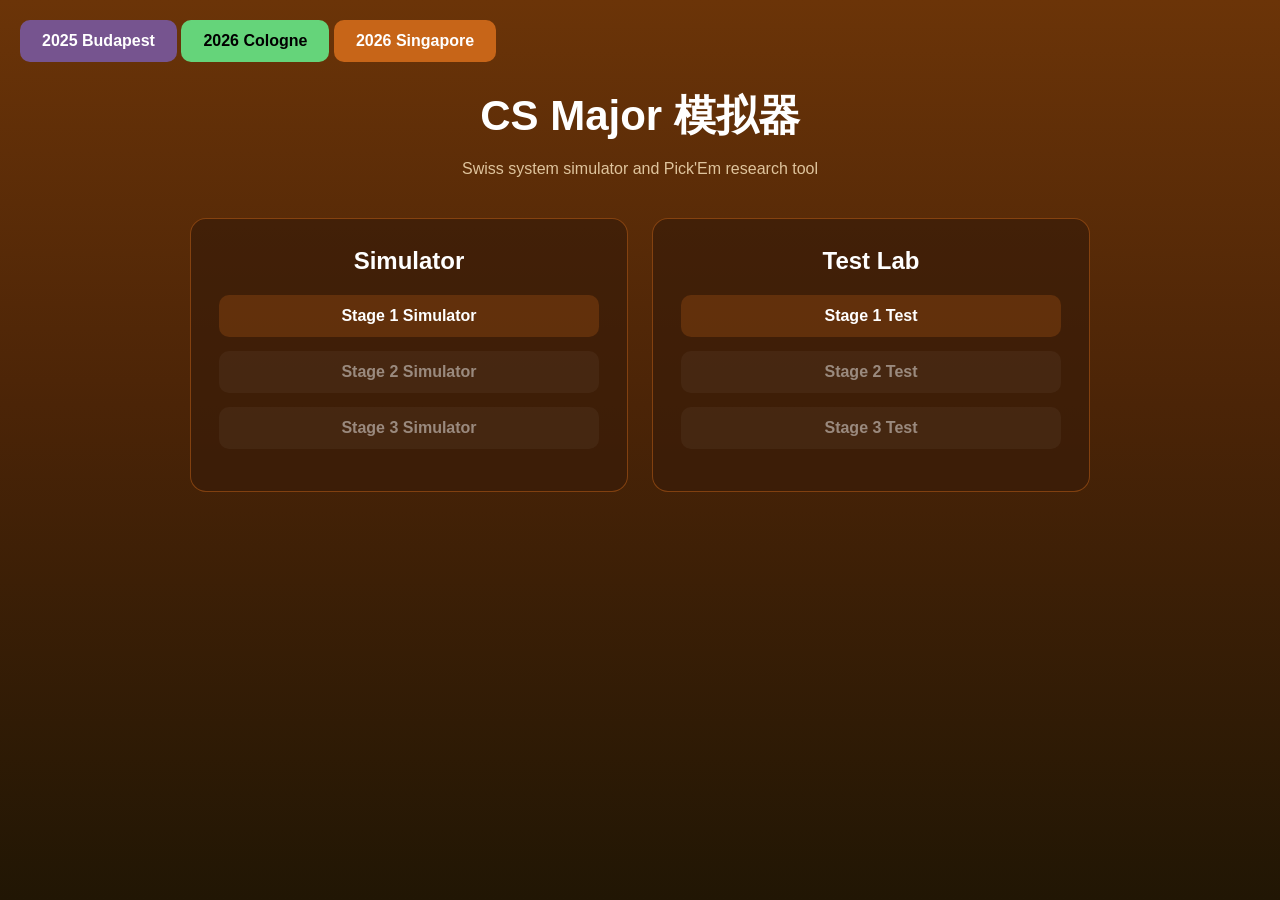
==== commit 643a9b35: "Major Swiss Simulator v4.1" ====
--- a/web/index.html
+++ b/web/index.html
@@ -47,17 +47,17 @@
             <section class="homeCard">
                 <h2>Simulator</h2>
 
-                <a class="majorLockedLink" href="./simulator/simulator_stage1/simulator_stage1.html">Stage 1 Simulator</a>
-                <a class="majorLockedLink" href="./simulator/simulator_stage2/simulator_stage2.html">Stage 2 Simulator</a>
-                <a class="majorLockedLink" href="./simulator/simulator_stage3/simulator_stage3.html">Stage 3 Simulator</a>
+                <a class="majorLockedLink" data-stage-id="stage1" href="./simulator/simulator_stage1/simulator_stage1.html">Stage 1 Simulator</a>
+                <a class="majorLockedLink" data-stage-id="stage2" href="./simulator/simulator_stage2/simulator_stage2.html">Stage 2 Simulator</a>
+                <a class="majorLockedLink" data-stage-id="stage3" href="./simulator/simulator_stage3/simulator_stage3.html">Stage 3 Simulator</a>
             </section>
 
             <section class="homeCard">
                 <h2>Test Lab</h2>
 
-                <a class="majorLockedLink" href="./test/test_stage1/test_stage1.html">Stage 1 Test</a>
-                <a class="majorLockedLink" href="./test/test_stage2/test_stage2.html">Stage 2 Test</a>
-                <a class="majorLockedLink" href="./test/test_stage3/test_stage3.html">Stage 3 Test</a>
+                <a class="majorLockedLink" data-stage-id="stage1" href="./test/test_stage1/test_stage1.html">Stage 1 Test</a>
+                <a class="majorLockedLink" data-stage-id="stage2" href="./test/test_stage2/test_stage2.html">Stage 2 Test</a>
+                <a class="majorLockedLink" data-stage-id="stage3" href="./test/test_stage3/test_stage3.html">Stage 3 Test</a>
             </section>
 
         </div>
--- a/web/css/style.css
+++ b/web/css/style.css
@@ -20,10 +20,17 @@
     color: white;
 }
 
-/* Singapore 主题：先保留白底占位，等正式配色和数据确定后再扩展。 */
+/* Singapore 主题：参考赛事页面，橙棕色从上到下逐渐变深。 */
 body.theme-2026-singapore {
-    background: white;
-    color: black;
+    background:
+        linear-gradient(
+            to bottom,
+            #6b3408 0%,
+            #4b2407 45%,
+            #211604 100%
+        );
+
+    color: white;
 }
 
 /* Budapest 主题：暗红到紫黑的渐变，匹配用户提供的 Major 参考图。 */
@@ -82,9 +89,15 @@
 }
 
 .majorButton[data-major-id="2026_singapore"] {
-    border: 1px solid black;
-    background-color: white;
-    color: black;
+    border: none;
+    background-color: #c76518;
+    color: white;
+}
+
+.majorLockedLink.isUnavailable {
+    opacity: 0.48;
+    cursor: not-allowed;
+    filter: grayscale(0.8);
 }
 
 h1 {
@@ -764,6 +777,15 @@
     font-weight: bold;
 }
 
+/* 相遇概率下方说明本次计算使用已保存评分，还是默认 50/50。 */
+.matchupRatingSource {
+    margin: 12px 0 0;
+    font-size: 13px;
+    line-height: 1.5;
+    font-weight: normal;
+    opacity: 0.82;
+}
+
 .matchupBreakdown {
     display: grid;
     gap: 6px;
@@ -1028,6 +1050,119 @@
     background-color: rgba(255,255,255,0.08);
 }
 
+body.theme-2026-singapore .mainButton,
+body.theme-2026-singapore .matchupProbabilityButton,
+body.theme-2026-singapore .controlPanel button {
+    border: none;
+    background-color: #c76518;
+    color: white;
+}
+
+body.theme-2026-singapore .subtitle {
+    color: #dfc49d;
+}
+
+body.theme-2026-singapore .homeCard,
+body.theme-2026-singapore .resultsLayout section {
+    background-color: rgba(58, 28, 9, 0.72);
+    border: 1px solid rgba(199, 101, 24, 0.5);
+    color: white;
+}
+
+body.theme-2026-singapore .homeCard a {
+    border: none;
+    background-color: rgba(199, 101, 24, 0.25);
+    color: white;
+}
+
+body.theme-2026-singapore .homeCard a:hover {
+    background-color: rgba(199, 101, 24, 0.4);
+}
+
+body.theme-2026-singapore .recordBox,
+body.theme-2026-singapore .qualifiedBox,
+body.theme-2026-singapore .eliminatedBox {
+    border: none;
+    color: white;
+}
+
+body.theme-2026-singapore .recordBox {
+    background-color: #5a2b13;
+}
+
+body.theme-2026-singapore .qualifiedBox {
+    background-color: #008000;
+}
+
+body.theme-2026-singapore .eliminatedBox {
+    background-color: #b30000;
+}
+
+body.theme-2026-singapore .teamButton {
+    border: none;
+    background: #eadcc6;
+    color: #301b0c;
+}
+
+body.theme-2026-singapore .winnerButton {
+    background-color: #31b77e;
+    color: #071f16;
+}
+
+body.theme-2026-singapore .loserButton {
+    background: #8a695b;
+    color: #2e1a12;
+}
+
+body.theme-2026-singapore .teamCard {
+    border: none;
+    background: rgba(255, 235, 207, 0.1);
+    color: white;
+}
+
+body.theme-2026-singapore .ratingInput,
+body.theme-2026-singapore .ratingMatchRow .ratingInput,
+body.theme-2026-singapore .pickemSelect,
+body.theme-2026-singapore .matchupSelect {
+    border: none;
+    background-color: #f0e2cb;
+    color: #2e1a0d;
+}
+
+body.theme-2026-singapore .resultRow,
+body.theme-2026-singapore .matchupBreakdownRow {
+    border: none;
+    background: rgba(255, 235, 207, 0.08);
+}
+
+body.theme-2026-singapore .resultHeader,
+body.theme-2026-singapore #statusMessage,
+body.theme-2026-singapore .successText {
+    color: #63d8a7;
+}
+
+body.theme-2026-singapore .bestPickemLabel {
+    color: #fff8ed;
+}
+
+body.theme-2026-singapore .pickemSelect:focus,
+body.theme-2026-singapore .matchupSelect:focus {
+    outline: 2px solid #d87525;
+}
+
+body.theme-2026-singapore .warningText {
+    color: #ffc66d;
+}
+
+body.theme-2026-singapore .matchupProbabilityTool {
+    border-top: 1px solid rgba(222, 139, 61, 0.34);
+}
+
+body.major-selected .majorLockedLink.isUnavailable {
+    opacity: 0.48;
+    cursor: not-allowed;
+}
+
 .resultsLayout .pickemRecommendationGroup,
 body.theme-2026-cologne .resultsLayout .pickemRecommendationGroup,
 body.theme-2025-budapest .resultsLayout .pickemRecommendationGroup {
